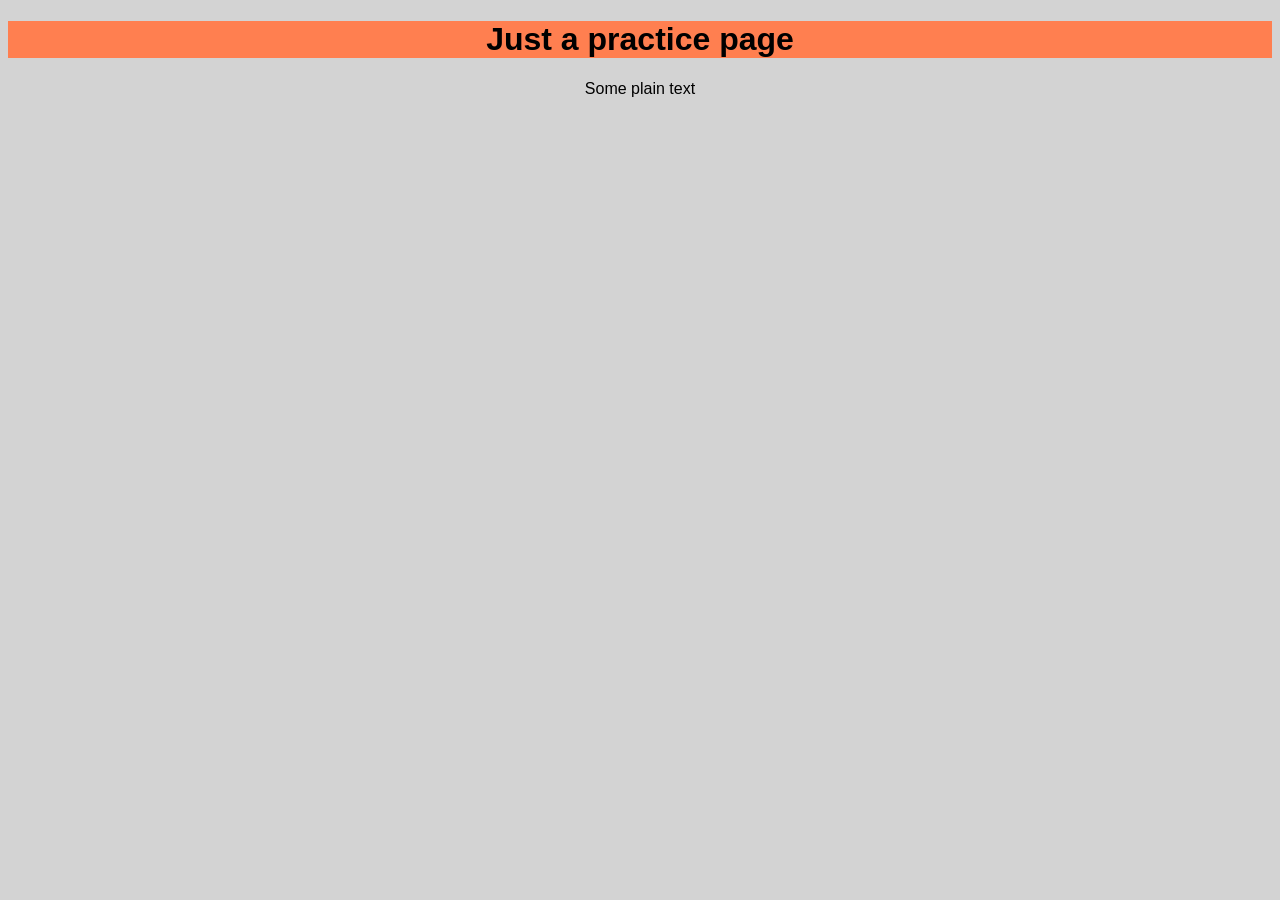
==== index.html @ cec65969 "Initial commit" ====
<!DOCTYPE html>
<html lang="en" dir="ltr">
  <head>
    <meta charset="utf-8">
    <title>Practice Page</title>
    <link rel="stylesheet" href="./css/styles.css" type="text/css">
  </head>
  <body>
    <header>
      <h1>Just a practice page</h1>
    </header>
    <p>Some plain text</p>
  </body>
</html>
---- css/styles.css ----
body {
  font-family: Helvetica;
  background-color: LightGray;
  color: Black;
  text-align: center;
}

h1 {
  background-color: Coral;
}
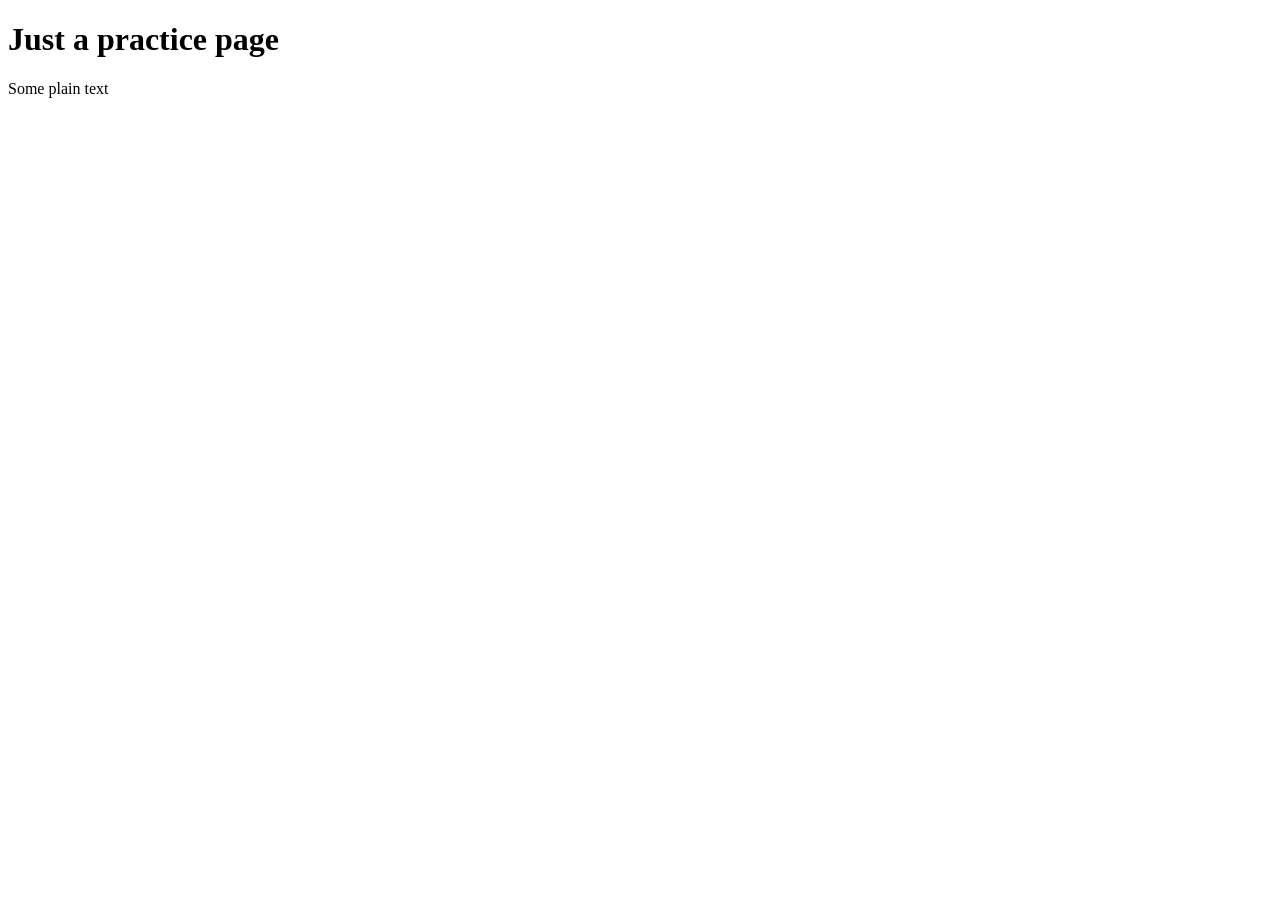
==== commit 766161f8: "Renamed CSS" ====
--- a/index.html
+++ b/index.html
@@ -3,7 +3,7 @@
   <head>
     <meta charset="utf-8">
     <title>Practice Page</title>
-    <link rel="stylesheet" href="./css/styles.css" type="text/css">
+    <link rel="stylesheet" href="./css/style.css" type="text/css">
   </head>
   <body>
     <header>
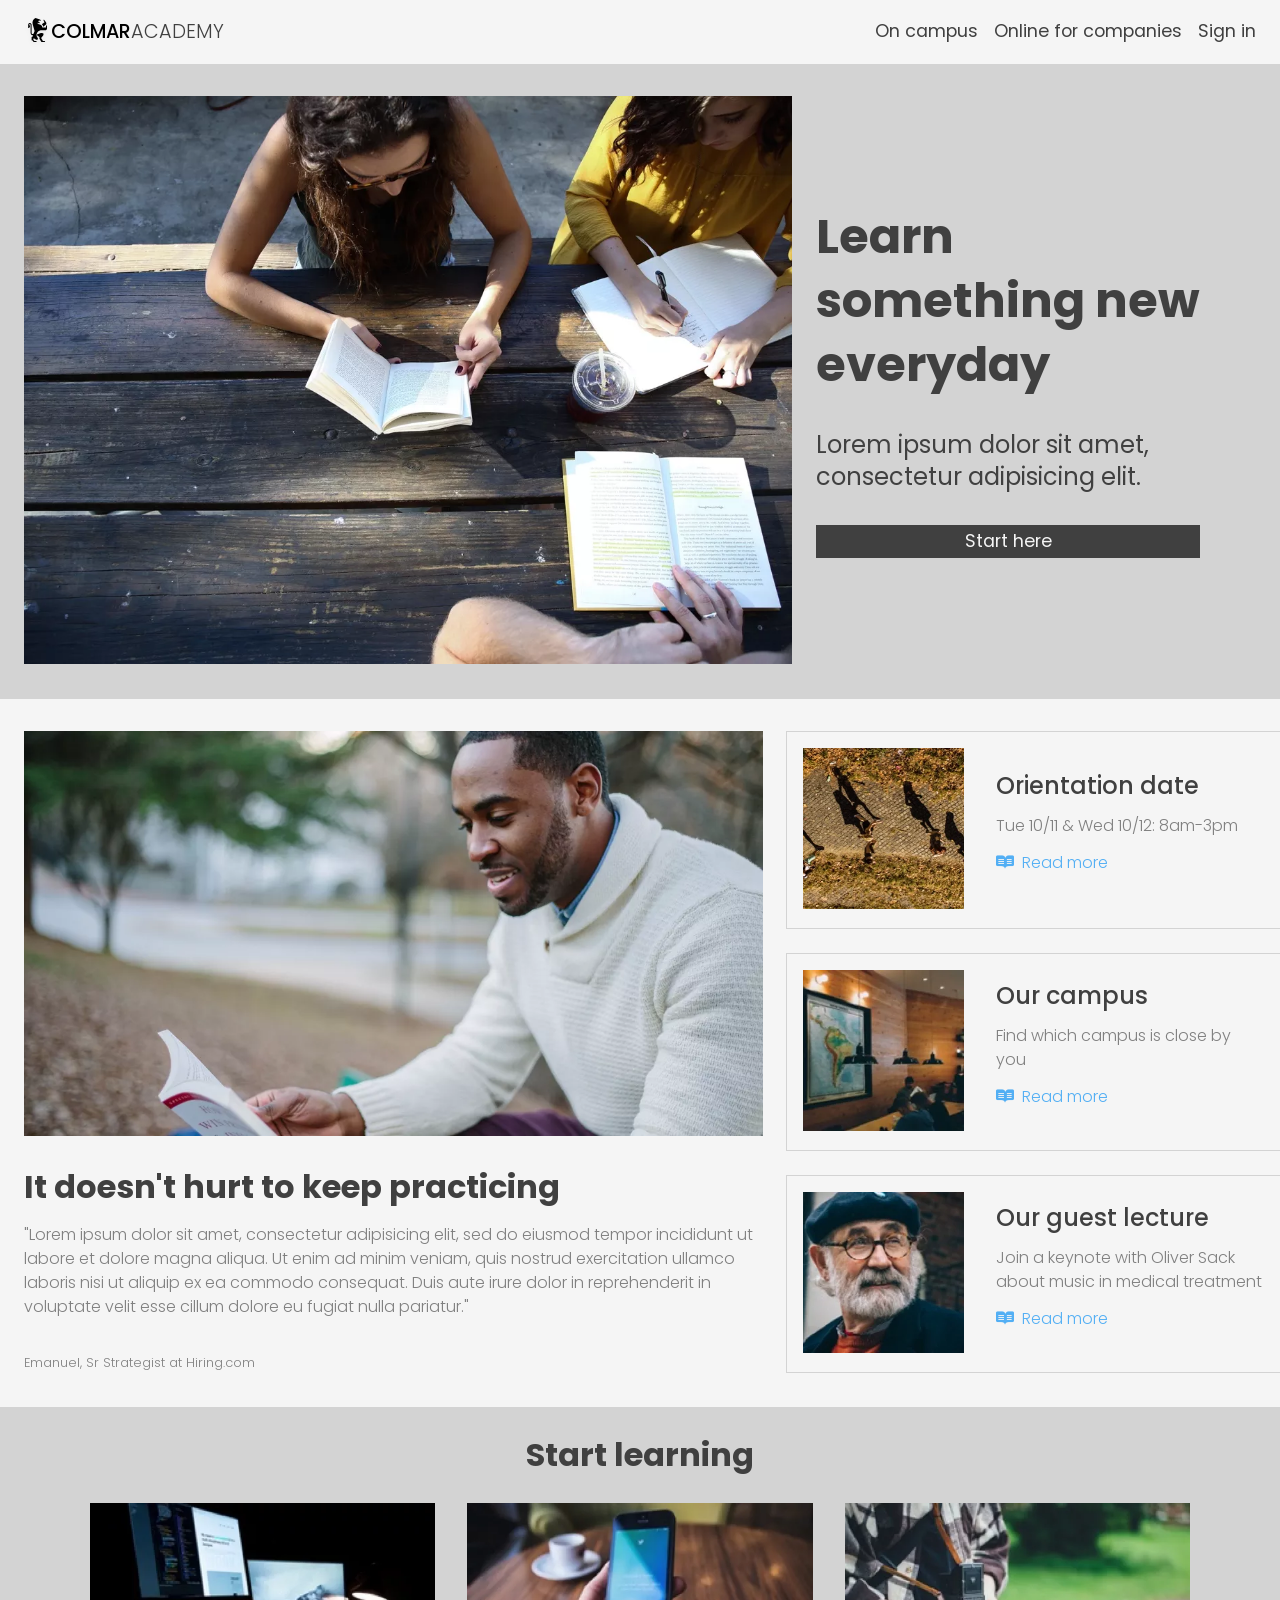
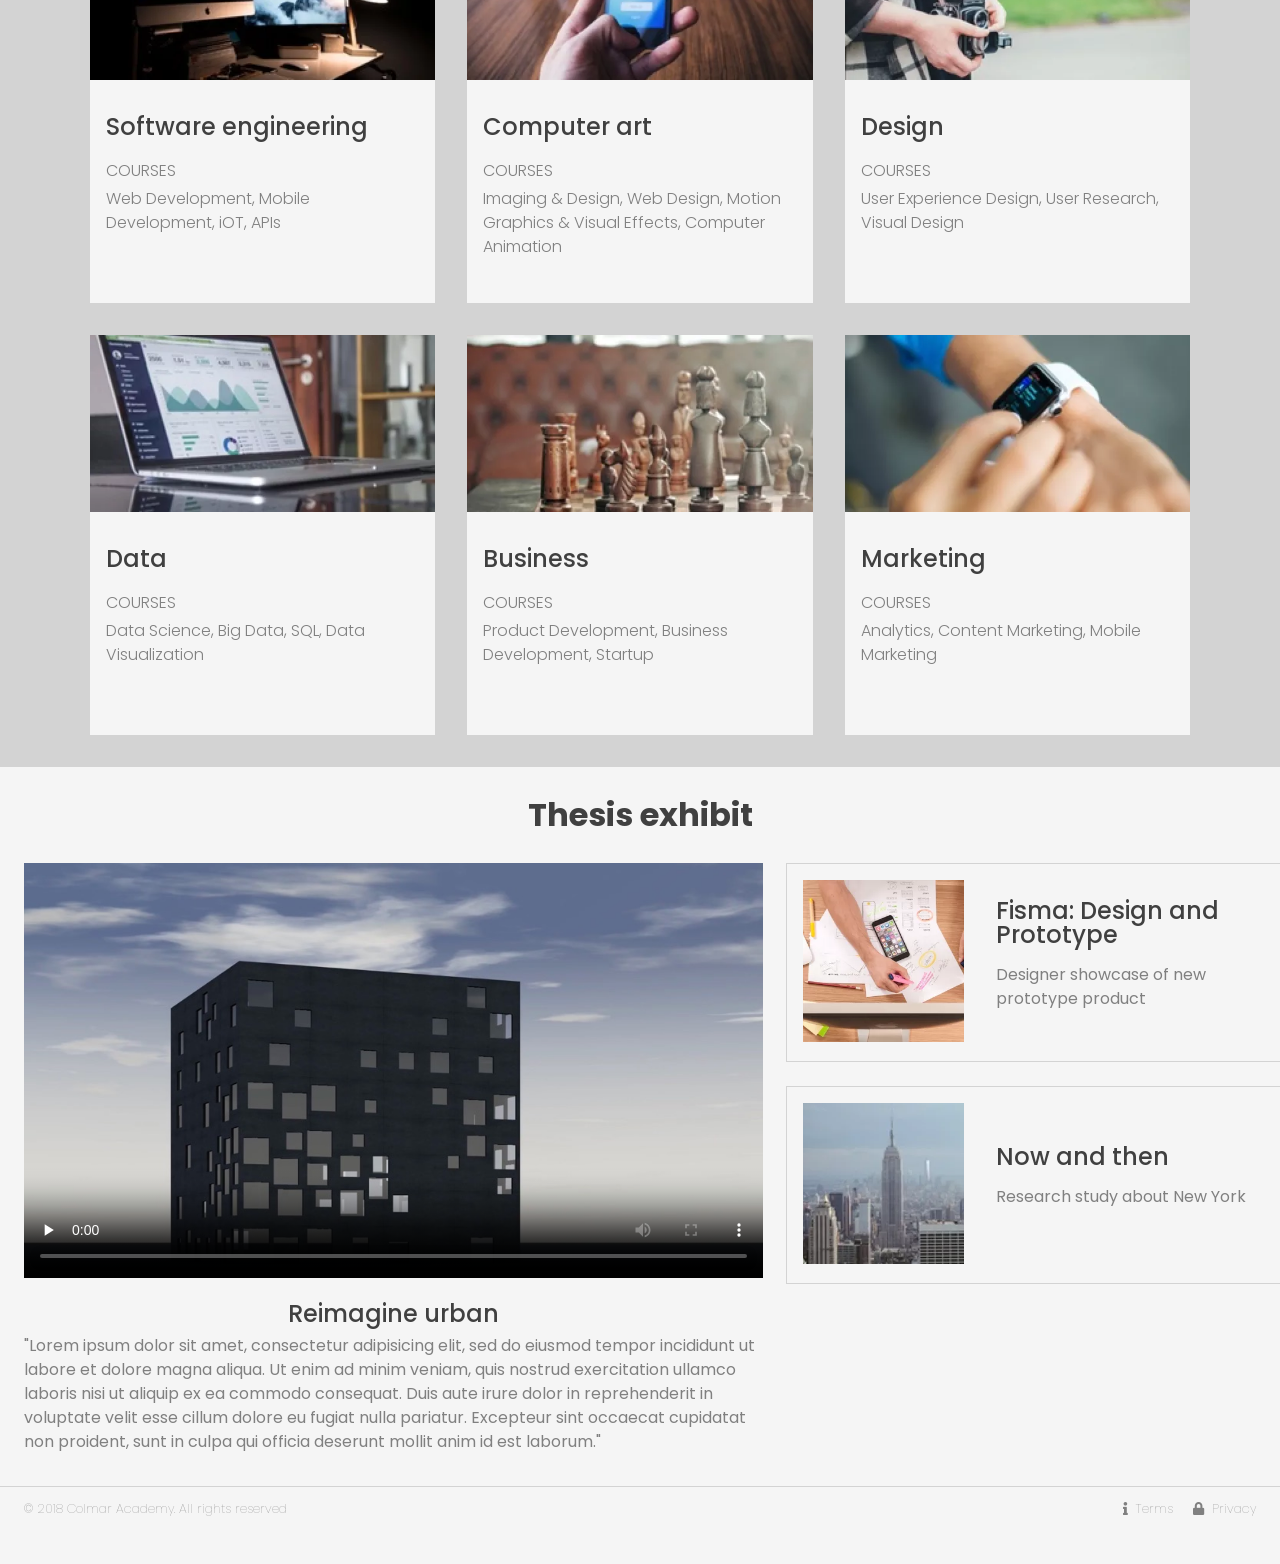
==== commit f6a16b10: "add files via upload" ====
--- a/index.html
+++ b/index.html
@@ -2,13 +2,295 @@
 <html lang="en" dir="ltr">
   <head>
     <meta charset="utf-8">
-    <title>Practice Page</title>
-    <link rel="stylesheet" href="./css/style.css" type="text/css">
+    <meta name="viewport" content="width=device-width, initial-scale=1.0">
+    <meta name="msapplication-TileColor" content="#ffffff">
+    <meta name="msapplication-TileImage" content="resources/icons/ms-icon-144x144.png">
+    <meta name="theme-color" content="#ffffff">
+    <title>Colmar Academy</title>
+    <link rel="stylesheet" href="resources/css/reset.css">
+    <link rel="stylesheet" href="resources/css/style.css">
+    <!-- TODO: remove -->
+    <!--link href="https://fonts.googleapis.com/css?family=Poppins:100,300,400,500,700" rel="stylesheet"-->
+    <link rel="preload" href="https://fonts.googleapis.com/css?family=Poppins:100,300,400,500,700" as="style" onload="this.rel='stylesheet'">
+    <!--link rel="stylesheet" href="https://use.fontawesome.com/releases/v5.2.0/css/all.css" integrity="sha384-hWVjflwFxL6sNzntih27bfxkr27PmbbK/iSvJ+a4+0owXq79v+lsFkW54bOGbiDQ" crossorigin="anonymous"-->
+    <link rel="preload" href="https://use.fontawesome.com/releases/v5.2.0/css/all.css" integrity="sha384-hWVjflwFxL6sNzntih27bfxkr27PmbbK/iSvJ+a4+0owXq79v+lsFkW54bOGbiDQ" crossorigin="anonymous" as="style" onload="this.rel='stylesheet'">
+    <link rel="apple-touch-icon" sizes="57x57" href="resources/icons/apple-icon-57x57.png">
+    <link rel="apple-touch-icon" sizes="60x60" href="resources/icons/apple-icon-60x60.png">
+    <link rel="apple-touch-icon" sizes="72x72" href="resources/icons/apple-icon-72x72.png">
+    <link rel="apple-touch-icon" sizes="76x76" href="resources/icons/apple-icon-76x76.png">
+    <link rel="apple-touch-icon" sizes="114x114" href="resources/icons/apple-icon-114x114.png">
+    <link rel="apple-touch-icon" sizes="120x120" href="resources/icons/apple-icon-120x120.png">
+    <link rel="apple-touch-icon" sizes="144x144" href="resources/icons/apple-icon-144x144.png">
+    <link rel="apple-touch-icon" sizes="152x152" href="resources/icons/apple-icon-152x152.png">
+    <link rel="apple-touch-icon" sizes="180x180" href="resources/icons/apple-icon-180x180.png">
+    <link rel="icon" type="image/png" sizes="192x192"  href="resources/icons/android-icon-192x192.png">
+    <link rel="icon" type="image/png" sizes="32x32" href="resources/icons/favicon-32x32.png">
+    <link rel="icon" type="image/png" sizes="96x96" href="resources/icons/favicon-96x96.png">
+    <link rel="icon" type="image/png" sizes="16x16" href="resources/icons/favicon-16x16.png">
+    <link rel="manifest" href="resources/icons/manifest.json">
   </head>
   <body>
-    <header>
-      <h1>Just a practice page</h1>
+
+
+    <!-- header -->
+
+
+    <header class="header flex-container white-smoke-bg">
+      <!--div class="logo flex-container" role="presentation">
+        <img src="resources/images/ic-logo.svg" alt="company logo">
+        <span><strong>COLMAR</strong>ACADEMY</span>
+      </div-->
+      <nav class="flex-container">
+        <ul class="header-list flex-container" role="presentation">
+          <li>
+            <a href="#" class="logo flex-container"><img src="resources/images/ic-logo.svg" alt="company logo"><span><strong>COLMAR</strong>ACADEMY</span></a>
+          </li>
+          <li>
+            <a href="#"><img src="resources/images/ic-on-campus.svg" alt="chair with laptop"><span>On campus</span></a>
+          </li>
+          <li>
+            <a href="#"><img src="resources/images/ic-online.svg" alt="monitor"><span>Online for companies</span></a>
+          </li>
+          <li>
+            <a href="#"><img src="resources/images/ic-login.svg" alt="user avatar"><span>Sign in</span></a>
+          </li>
+        </ul>
+      </nav>
     </header>
-    <p>Some plain text</p>
+
+
+    <!-- banner section -->
+
+
+    <section class="banner flex-container lightgrey-bg" role="banner">
+      <picture>
+        <source srcset="resources/images/banner.jxr" type="image/vnd.ms-photo">
+        <source srcset="resources/images/banner.jp2" type="image/jp2">
+        <source srcset="resources/images/banner.webp" type="image/webp">
+        <img src="resources/images/banner.jpg" alt="girls at the table reading books">
+      </picture>
+      <div class="banner-text flex-container" role="presentation">
+        <h1>Learn something new everyday</h1>
+        <p>Lorem ipsum dolor sit amet, consectetur adipisicing elit.</p>
+        <a href="#">Start here</a>
+      </div>
+    </section>
+
+
+    <!-- information section -->
+
+
+    <section class="information flex-container white-smoke-bg">
+      <div class="information-quote flex-container" role="presentation">
+        <picture>
+          <source srcset="resources/images/information-main.jxr" type="image/vnd.ms-photo">
+          <source srcset="resources/images/information-main.jp2" type="image/jp2">
+          <source srcset="resources/images/information-main.webp" type="image/webp">
+          <img src="resources/images/information-main.jpg" alt="man reading a book">
+        </picture>
+        <h2>It doesn't hurt to keep practicing</h2>
+        <blockquote>
+          <p role="note">"Lorem ipsum dolor sit amet, consectetur adipisicing elit, sed do eiusmod tempor incididunt ut labore et dolore magna aliqua. Ut enim ad minim veniam, quis nostrud exercitation ullamco laboris nisi ut aliquip ex ea commodo consequat. Duis aute irure dolor in reprehenderit in voluptate velit esse cillum dolore eu fugiat nulla pariatur."</p>
+        </blockquote>
+        <cite>Emanuel, Sr Strategist at Hiring.com</cite>
+      </div>
+      <div class="information-guide flex-container" role="presentation">
+        <section class="information-block flex-container">
+          <picture>
+            <source srcset="resources/images/information-orientation.jxr" type="image/vnd.ms-photo" media="(min-width: 769px)">
+            <source srcset="resources/images/information-orientation.jp2" type="image/jp2" media="(min-width: 769px)">
+            <source srcset="resources/images/information-orientation.webp" type="image/webp" media="(min-width: 769px)">
+            <source srcset="resources/images/information-orientation-mobile.jxr" type="image/vnd.ms-photo" media="(max-width: 768px)">
+            <source srcset="resources/images/information-orientation-mobile.jp2" type="image/jp2" media="(max-width: 768px)">
+            <source srcset="resources/images/information-orientation-mobile.webp" type="image/webp" media="(max-width: 768px)">
+            <source srcset="resources/images/information-orientation-mobile.jpg" type="image/jpeg" media="(max-width: 768px)">
+            <img src="resources/images/information-orientation.jpg" alt="walking people">
+          </picture>
+          <div class="information-details flex-container" role="presentation">
+            <div class="information-details-inner" role="presentation">
+              <h3>Orientation date</h3>
+              <p>Tue 10/11 & Wed 10/12: 8am-3pm</p>
+              <a href="#"><i class="fab fa-readme"></i>Read more</a>
+            </div>
+          </div>
+        </section>
+        <section class="information-block flex-container">
+          <picture>
+            <source srcset="resources/images/information-campus.jxr" type="image/vnd.ms-photo" media="(min-width: 769px)">
+            <source srcset="resources/images/information-campus.jp2" type="image/jp2" media="(min-width: 769px)">
+            <source srcset="resources/images/information-campus.webp" type="image/webp" media="(min-width: 769px)">
+            <source srcset="resources/images/information-campus-mobile.jxr" type="image/vnd.ms-photo" media="(max-width: 768px)">
+            <source srcset="resources/images/information-campus-mobile.jp2" type="image/jp2" media="(max-width: 768px)">
+            <source srcset="resources/images/information-campus-mobile.webp" type="image/webp" media="(max-width: 768px)">
+            <source srcset="resources/images/information-campus-mobile.jpg" type="image/jpeg" media="(max-width: 768px)">
+            <img src="resources/images/information-campus.jpg" alt="cozy wooden class room">
+          </picture>
+          <div class="information-details flex-container" role="presentation">
+            <div class="information-details-inner" role="presentation">
+              <h3>Our campus</h3>
+              <p>Find which campus is close by you</p>
+              <a href="#"><i class="fab fa-readme"></i>Read more</a>
+            </div>
+          </div>
+        </section>
+        <section class="information-block flex-container">
+          <picture>
+            <source srcset="resources/images/information-guest-lecture.jxr" type="image/vnd.ms-photo" media="(min-width: 769px)">
+            <source srcset="resources/images/information-guest-lecture.jp2" type="image/jp2" media="(min-width: 769px)">
+            <source srcset="resources/images/information-guest-lecture.webp" type="image/webp" media="(min-width: 769px)">
+            <source srcset="resources/images/information-guest-lecture-mobile.jxr" type="image/vnd.ms-photo" media="(max-width: 768px)">
+            <source srcset="resources/images/information-guest-lecture-mobile.jp2" type="image/jp2" media="(max-width: 768px)">
+            <source srcset="resources/images/information-guest-lecture-mobile.webp" type="image/webp" media="(max-width: 768px)">
+            <source srcset="resources/images/information-guest-lecture-mobile.jpg" type="image/jpeg" media="(max-width: 768px)">
+            <img src="resources/images/information-guest-lecture.jpg" alt="Oliver Sack">
+          </picture>
+          <div class="information-details flex-container" role="presentation">
+            <div class="information-details-inner" role="presentation">
+              <h3>Our guest lecture</h3>
+              <p>Join a keynote with Oliver Sack about music in medical treatment</p>
+              <a href="#"><i class="fab fa-readme"></i>Read more</a>
+            </div>
+          </div>
+        </section>
+      </div>
+    </section>
+
+
+    <!-- courses section -->
+
+
+    <section class="courses-container flex-container lightgrey-bg">
+      <div class="courses lightgrey-bg" role="presentation">
+        <h2>Start learning</h2>
+        <div class="courses-grid flex-container" role="presentation">
+          <section class="course flex-container white-smoke-bg">
+            <picture>
+              <source srcset="resources/images/course-software.jxr" type="image/vnd.ms-photo">
+              <source srcset="resources/images/course-software.jp2" type="image/jp2">
+              <source srcset="resources/images/course-software.webp" type="image/webp">
+              <img src="resources/images/course-software.jpg" alt="computer monitors">
+            </picture>
+            <h3>Software engineering</h3>
+            <h4>COURSES</h4>
+            <p>Web Development, Mobile Development, iOT, APIs</p>
+          </section>
+          <section class="course flex-container white-smoke-bg">
+            <picture>
+              <source srcset="resources/images/course-computer-art.jxr" type="image/vnd.ms-photo">
+              <source srcset="resources/images/course-computer-art.jp2" type="image/jp2">
+              <source srcset="resources/images/course-computer-art.webp" type="image/webp">
+              <img src="resources/images/course-computer-art.jpg" alt="hand with the mobile phone">
+            </picture>
+            <h3>Computer art</h3>
+            <h4>COURSES</h4>
+            <p>Imaging & Design, Web Design, Motion Graphics & Visual Effects, Computer Animation</p>
+          </section>
+          <section class="course flex-container white-smoke-bg">
+            <picture>
+              <source srcset="resources/images/course-design.jxr" type="image/vnd.ms-photo">
+              <source srcset="resources/images/course-design.jp2" type="image/jp2">
+              <source srcset="resources/images/course-design.webp" type="image/webp">
+              <img src="resources/images/course-design.jpg" alt="hands with photo camera">
+            </picture>
+            <h3>Design</h3>
+            <h4>COURSES</h4>
+            <p>User Experience Design, User Research, Visual Design</p>
+          </section>
+          <section class="course flex-container white-smoke-bg">
+            <picture>
+              <source srcset="resources/images/course-data.jxr" type="image/vnd.ms-photo">
+              <source srcset="resources/images/course-data.jp2" type="image/jp2">
+              <source srcset="resources/images/course-data.webp" type="image/webp">
+              <img src="resources/images/course-data.jpg" alt="laptop with charts">
+            </picture>
+            <h3>Data</h3>
+            <h4>COURSES</h4>
+            <p>Data Science, Big Data, SQL, Data Visualization</p>
+          </section>
+          <section class="course flex-container white-smoke-bg">
+            <picture>
+              <source srcset="resources/images/course-business.jxr" type="image/vnd.ms-photo">
+              <source srcset="resources/images/course-business.jp2" type="image/jp2">
+              <source srcset="resources/images/course-business.webp" type="image/webp">
+              <img src="resources/images/course-business.jpg" alt="chess figures">
+            </picture>
+            <h3>Business</h3>
+            <h4>COURSES</h4>
+            <p>Product Development, Business Development, Startup</p>
+          </section>
+          <section class="course flex-container white-smoke-bg">
+            <picture>
+              <source srcset="resources/images/course-marketing.jxr" type="image/vnd.ms-photo">
+              <source srcset="resources/images/course-marketing.jp2" type="image/jp2">
+              <source srcset="resources/images/course-marketing.webp" type="image/webp">
+              <img src="resources/images/course-marketing.jpg" alt="hand with smart watch">
+            </picture>
+            <h3>Marketing</h3>
+            <h4>COURSES</h4>
+            <p>Analytics, Content Marketing, Mobile Marketing</p>
+          </section>
+        </div>
+      </div>
+    </section>
+
+    <!-- thesis section -->
+
+    <section class="thesis flex-container white-smoke-bg">
+      <h2>Thesis exhibit</h2>
+      <div class="thesis-content flex-container" role="presentation">
+        <div class="video-column flex-container" role="presentation">
+          <video controls preload="none" poster="resources/images/thesis.jpg"
+                 src="resources/videos/thesis.mp4">
+                 Sorry, your browser doesn't support embedded videos.
+          </video>
+          <h3>Reimagine urban</h3>
+          <blockquote>
+            <p>"Lorem ipsum dolor sit amet, consectetur adipisicing elit, sed do eiusmod tempor incididunt ut labore et dolore magna aliqua. Ut enim ad minim veniam, quis nostrud exercitation ullamco laboris nisi ut aliquip ex ea commodo consequat. Duis aute irure dolor in reprehenderit in voluptate velit esse cillum dolore eu fugiat nulla pariatur. Excepteur sint occaecat cupidatat non proident, sunt in culpa qui officia deserunt mollit anim id est laborum."</p>
+          </blockquote>
+        </div>
+        <div class="information-guide flex-container" role="presentation">
+          <section class="information-block flex-container">
+            <picture>
+              <source srcset="resources/images/thesis-fisma.jxr" type="image/vnd.ms-photo">
+              <source srcset="resources/images/thesis-fisma.jp2" type="image/jp2">
+              <source srcset="resources/images/thesis-fisma.webp" type="image/webp">
+              <img src="resources/images/thesis-fisma.jpg" alt="hands making a mockup">
+            </picture>
+            <div class="information-details flex-container" role="presentation">
+              <div class="information-details-inner" role="presentation">
+                <h3>Fisma: Design and Prototype</h3>
+                <p>Designer showcase of new prototype product</p>
+              </div>
+            </div>
+          </section>
+          <section class="information-block flex-container">
+            <picture>
+              <source srcset="resources/images/thesis-now-and-then.jxr" type="image/vnd.ms-photo">
+              <source srcset="resources/images/thesis-now-and-then.jp2" type="image/jp2">
+              <source srcset="resources/images/thesis-now-and-then.webp" type="image/webp">
+              <img src="resources/images/thesis-now-and-then.jpg" alt="skyscrapper view on the city">
+            </picture>
+            <div class="information-details flex-container" role="presentation">
+              <div class="information-details-inner" role="presentation">
+                <h3>Now and then</h3>
+                <p>Research study about New York</p>
+              </div>
+            </div>
+          </section>
+        </div>
+      </div>
+    </section>
+
+
+    <!-- footer -->
+
+
+    <footer class="flex-container white-smoke-bg">
+      <p>©️ <time>2018</time> Colmar Academy. All rights reserved</p>
+      <ul role="presentation">
+        <li><a href="#"><i class="fas fa-info"></i>Terms</a></li>
+        <li><a href="#"><i class="fas fa-lock"></i>Privacy</a></li>
+      </ul>
+    </footer>
   </body>
 </html>
--- a/resources/css/style.css
+++ b/resources/css/style.css
@@ -0,0 +1,594 @@
+/* universal selectors */
+
+
+html {
+  font-size: 16px;
+  font-family: 'Poppins', sans-serif;
+}
+
+.flex-container {
+  align-items: center;
+  display: flex;
+  justify-content: space-between;
+}
+
+i {
+  margin-right: .5rem;
+}
+
+body {
+  color: grey;
+}
+
+.white-smoke-bg {
+  background-color: #F5F5F5;
+}
+
+.lightgrey-bg {
+  background-color: lightgrey;
+}
+
+h1,
+h2,
+h3,
+nav,
+.banner-text p {
+  color: #404040;
+}
+
+h1 {
+  font-size: 3rem;
+  font-weight: 700;
+  line-height: 4rem;
+}
+
+h2 {
+  font-size: 2rem;
+  font-weight: 700;
+}
+
+h3 {
+  font-size: 1.5rem;
+  font-weight: 500;
+}
+
+h4 {
+  font-weight: 300;
+}
+
+
+/* header */
+
+
+header {
+  height: 4rem;
+  width: 100%;
+}
+
+.logo {
+  font-size: 1.2rem;
+}
+
+.logo span {
+  font-weight: 300;
+}
+
+.logo strong {
+  color: black;
+  font-weight: 500;
+}
+
+nav {
+  font-size: 1.1rem;
+  height: 4rem;
+  margin-right: 1.5rem;
+  width: 100%;
+}
+
+nav img {
+  display: none;
+}
+
+nav a {
+  text-decoration: none;
+}
+
+nav a:link,
+nav a:visited {
+  color: inherit;
+}
+
+nav a:active,
+nav a:hover {
+  border-bottom: 1px solid lightgrey;
+}
+
+nav li {
+  display: inline-block;
+  margin-left: 1rem;
+}
+
+.header-list {
+  justify-content: flex-end;
+  width: 100%;
+}
+
+nav li:first-of-type {
+  font-size: 1.2rem;
+  margin-left: 1.5rem;
+  margin-right: auto;
+}
+
+.header-list li:first-of-type img {
+  display: inline-block;
+  height: 2rem;
+}
+
+
+/* banner section */
+
+
+.banner {
+  justify-content: flex-start;
+}
+
+.banner-text {
+  flex-wrap: wrap;
+  width: 30%;
+}
+
+.banner-text p {
+  font-size: 1.5rem;
+  line-height: 2rem;
+  margin: 2rem 0;
+}
+
+.banner-text a {
+  background-color: #404040;
+  color: #F5F5F5;
+  font-size: 1.1rem;
+  padding: .5rem 0;
+  text-align: center;
+  text-decoration: none;
+  transition: box-shadow .3s;
+  width: 100%;
+}
+
+.banner-text a:hover,
+.banner-text a:active {
+  box-shadow: 0px 0px 10px 3px grey;
+}
+
+.banner picture {
+  margin: 2rem 1.5rem;
+  width: 60%;
+}
+
+.banner img {
+  width: 100%;
+}
+
+
+/* information section */
+
+
+.information {
+  align-items: flex-start;
+}
+
+.information p,
+.information a {
+  font-weight: 300;
+}
+
+.information-quote {
+  align-items: flex-start;
+  flex-direction: column;
+  line-height: 1.5rem;
+  margin: 2rem 1.5rem;
+  width: 60%;
+}
+
+.information-quote h2 {
+  margin-bottom: 1.5rem;
+}
+
+.information-quote img {
+  margin-bottom: 2rem;
+  width: 100%;
+}
+
+.information-quote blockquote {
+  font-weight: 300;
+}
+
+.information-quote cite {
+  font-size: .8rem;
+  font-weight: 300;
+  margin-top: 2rem;
+}
+
+.information-guide {
+  flex-direction: column;
+  margin-top: 2rem;
+  width: 40%;
+}
+
+.information-block img {
+  height: auto;
+  width: 100%;
+}
+
+.information-block picture {
+  height: auto;
+  margin: 1rem 1rem;
+  width: 35%;
+}
+
+.information-block {
+  border: 1px solid lightgrey;
+  margin-bottom: 1.5rem;
+  transition: background-color .3s, box-shadow .3s;
+  width: 100%;
+}
+
+.information-block p {
+  line-height: 1.5rem;
+}
+
+.information-details {
+  width: 65%;
+}
+
+.information-details-inner {
+  margin: 1rem;
+  text-align: left;
+}
+
+.information-details-inner * {
+  margin-bottom: 1rem;
+}
+
+.information-block:hover {
+  background-color: #DCDCDC;
+  box-shadow: 0px 0px 10px 3px grey;
+}
+
+.information-block a:link,
+.information-block a:visited {
+  color: #53aff4;
+  text-decoration: none;
+}
+
+.information-block a:hover,
+.information-block a:active {
+  border-bottom: 1px solid #53aff4;
+}
+
+
+/* courses section */
+
+
+.courses {
+  margin: 2rem 4rem;
+  width: 100%;
+}
+
+.courses h2 {
+  text-align: center;
+  margin-bottom: 2rem;
+}
+
+.courses-grid {
+  flex-wrap: wrap;
+  justify-content: center;
+}
+
+.course {
+  align-items: flex-start;
+  flex-direction: column;
+  height: 25rem;
+  justify-content: flex-start;
+  margin: 0 2rem 2rem 0;
+  transition: box-shadow .3s;
+  width: 30%;
+}
+
+.courses-grid .course:nth-child(3n+3) {
+  margin-right: 0;
+}
+
+.courses-grid .course:nth-child(1n+4) {
+  margin-bottom: 0;
+}
+
+.course img {
+  height: auto;
+  margin-bottom: 1rem;
+  width: 100%;
+}
+
+.course h3 {
+  margin: 1rem;
+}
+
+.course h4 {
+  padding: .5rem 1rem;
+}
+
+.course p {
+  font-weight: 300;
+  line-height: 1.5rem;
+  margin: 0 1rem 1.5rem 1rem;
+}
+
+.course:hover {
+  box-shadow: 0px 0px 10px 3px grey;
+}
+
+
+/* thesis section */
+
+
+.thesis {
+  flex-direction: column;
+}
+
+.thesis h2 {
+  margin: 2rem 0;
+}
+
+.thesis-content {
+  align-items: flex-start;
+}
+
+.thesis-content .information-guide {
+  margin-top: 0;
+}
+
+.video-column {
+  flex-direction: column;
+  margin: 0 1.5rem 2rem 1.5rem;
+  width: 60%;
+}
+
+.video-column p {
+  line-height: 1.5rem;
+}
+
+.video-column h3 {
+  margin-bottom: .5rem;
+}
+
+video {
+  margin-bottom: 1.5rem;
+  width: 100%;
+}
+
+.text-column {
+  flex-direction: column;
+  width: 40%;
+}
+
+
+/* footer section */
+
+
+footer {
+  align-items: flex-start;
+  border-top: 1px solid lightgrey;
+  font-size: .8rem;
+  font-weight: 100;
+  padding: 1rem 1.5rem 3rem 1.5rem;
+}
+
+footer li {
+  display: inline-block;
+}
+
+footer li:first-of-type {
+  margin-right: 1rem;
+}
+
+footer a:link,
+footer a:visited {
+  color: grey;
+  text-decoration: none;
+}
+
+footer a:active,
+footer a:hover {
+  border-bottom: 1px solid lightgrey;
+}
+
+.fas {
+  color: grey;
+}
+
+
+/* media queries */
+
+/* tablets */
+
+
+@media only screen and (max-width: 768px) {
+
+  /* bannder section*/
+
+  h1 {
+    font-size: 2.5rem;
+    font-weight: 700;
+    line-height: 3rem;
+  }
+
+  .banner-text a {
+    margin-bottom: 1rem;
+  }
+
+
+  /* information section */
+
+
+  .information-block {
+    flex-wrap: wrap;
+  }
+
+  .information-block img {
+    width: 100%;
+  }
+
+  .information-block picture {
+    width: 100%;
+  }
+
+  .information-details {
+    width: 100%;
+  }
+
+
+  /* courses section */
+
+  .courses-grid .course:nth-child(1n)  {
+    margin: 0 1rem 1rem 0;
+    width: 45%;
+  }
+
+}
+
+
+/* mobile */
+
+
+@media only screen and (max-width: 480px) {
+
+
+  /* header section */
+
+
+  nav a span {
+    display: none;
+  }
+
+  .header-list {
+    justify-content: space-around;
+  }
+
+  nav li:first-of-type {
+    margin-right: 0;
+  }
+
+  nav img {
+    display: inline-block;
+  }
+
+  .header {
+    height: 4rem;
+    justify-content: center;
+  }
+
+
+  /* banner section */
+
+
+  .banner {
+    align-items: flex-start;
+    flex-wrap: wrap;
+  }
+
+  .banner picture {
+    width: 100%;
+    margin: 0;
+  }
+
+  .banner-text {
+    margin: 2rem 1rem;
+    width: 100%;
+  }
+
+  .banner-text p {
+    margin: 2rem 0 1.5rem 0;
+  }
+
+
+  /* information section */
+
+
+  .information-quote {
+    display: none;
+  }
+
+  .information-guide {
+    margin: 1rem 1rem 2rem 1rem;
+    width: 100%;
+  }
+
+  .information-block {
+    flex-wrap: wrap;
+  }
+
+  .information-block img {
+    width: 100%;
+  }
+
+  .information-block picture {
+    width: 100%;
+  }
+
+  .information-details {
+    width: 100%;
+  }
+
+
+  /* courses section */
+
+
+  .courses-grid .course:nth-child(1n)  {
+    height: auto;
+    margin: 0 0 .5rem 0;
+    width: 100%;
+  }
+
+  .course h3 {
+    font-size: 1.2rem;
+    margin: 1rem 1rem 1.5rem 1rem;
+  }
+
+  .course img,
+  .course h4,
+  .course p {
+    display: none;
+  }
+
+
+  /* thesis section */
+
+
+  .thesis-content .information-guide,
+  .video-column h3,
+  .video-column blockquote
+   {
+    display: none;
+  }
+
+  .thesis h2 {
+    margin: 2rem 0 1rem 0;
+  }
+
+  .video-column {
+    margin: 0;
+    width: 100%;
+  }
+
+
+  /* footer section */
+
+
+  footer ul {
+    display: none;
+  }
+
+  footer {
+    padding: 1rem 0 1rem 1.5rem;
+  }
+
+}
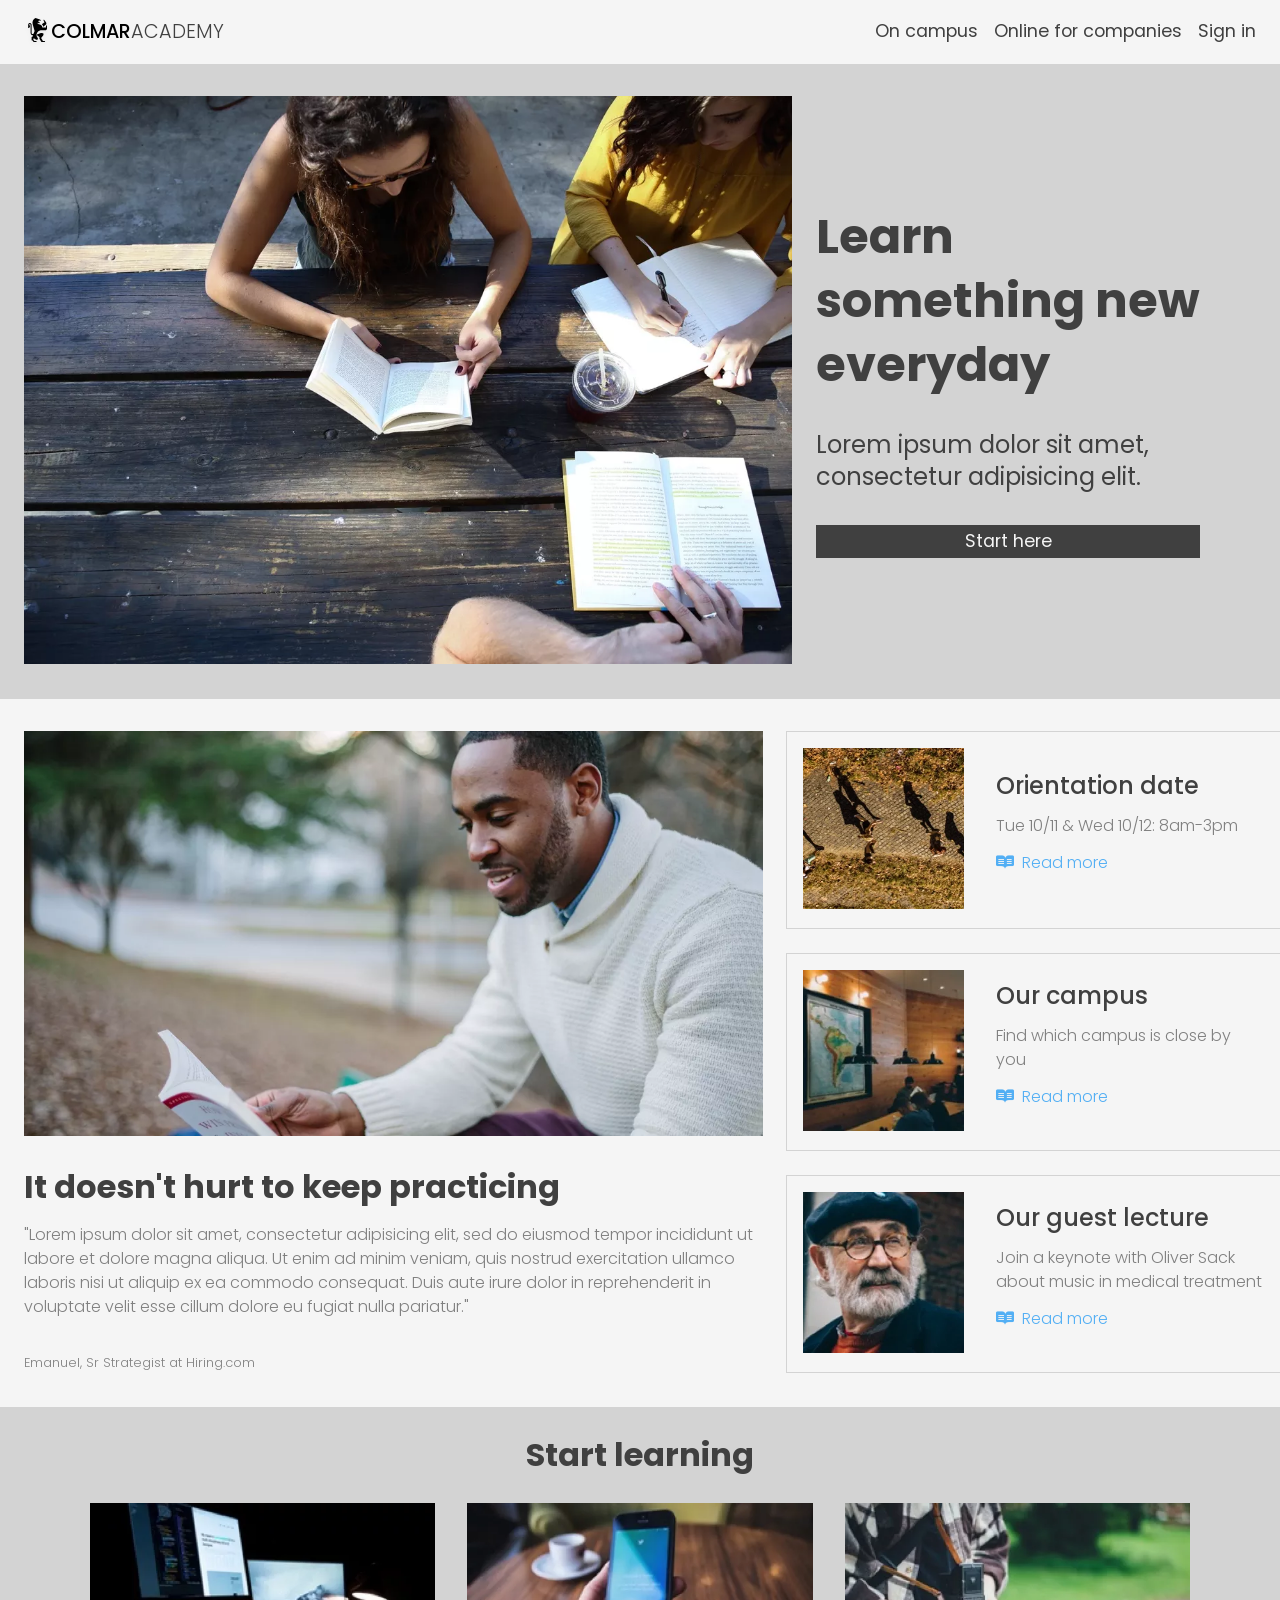
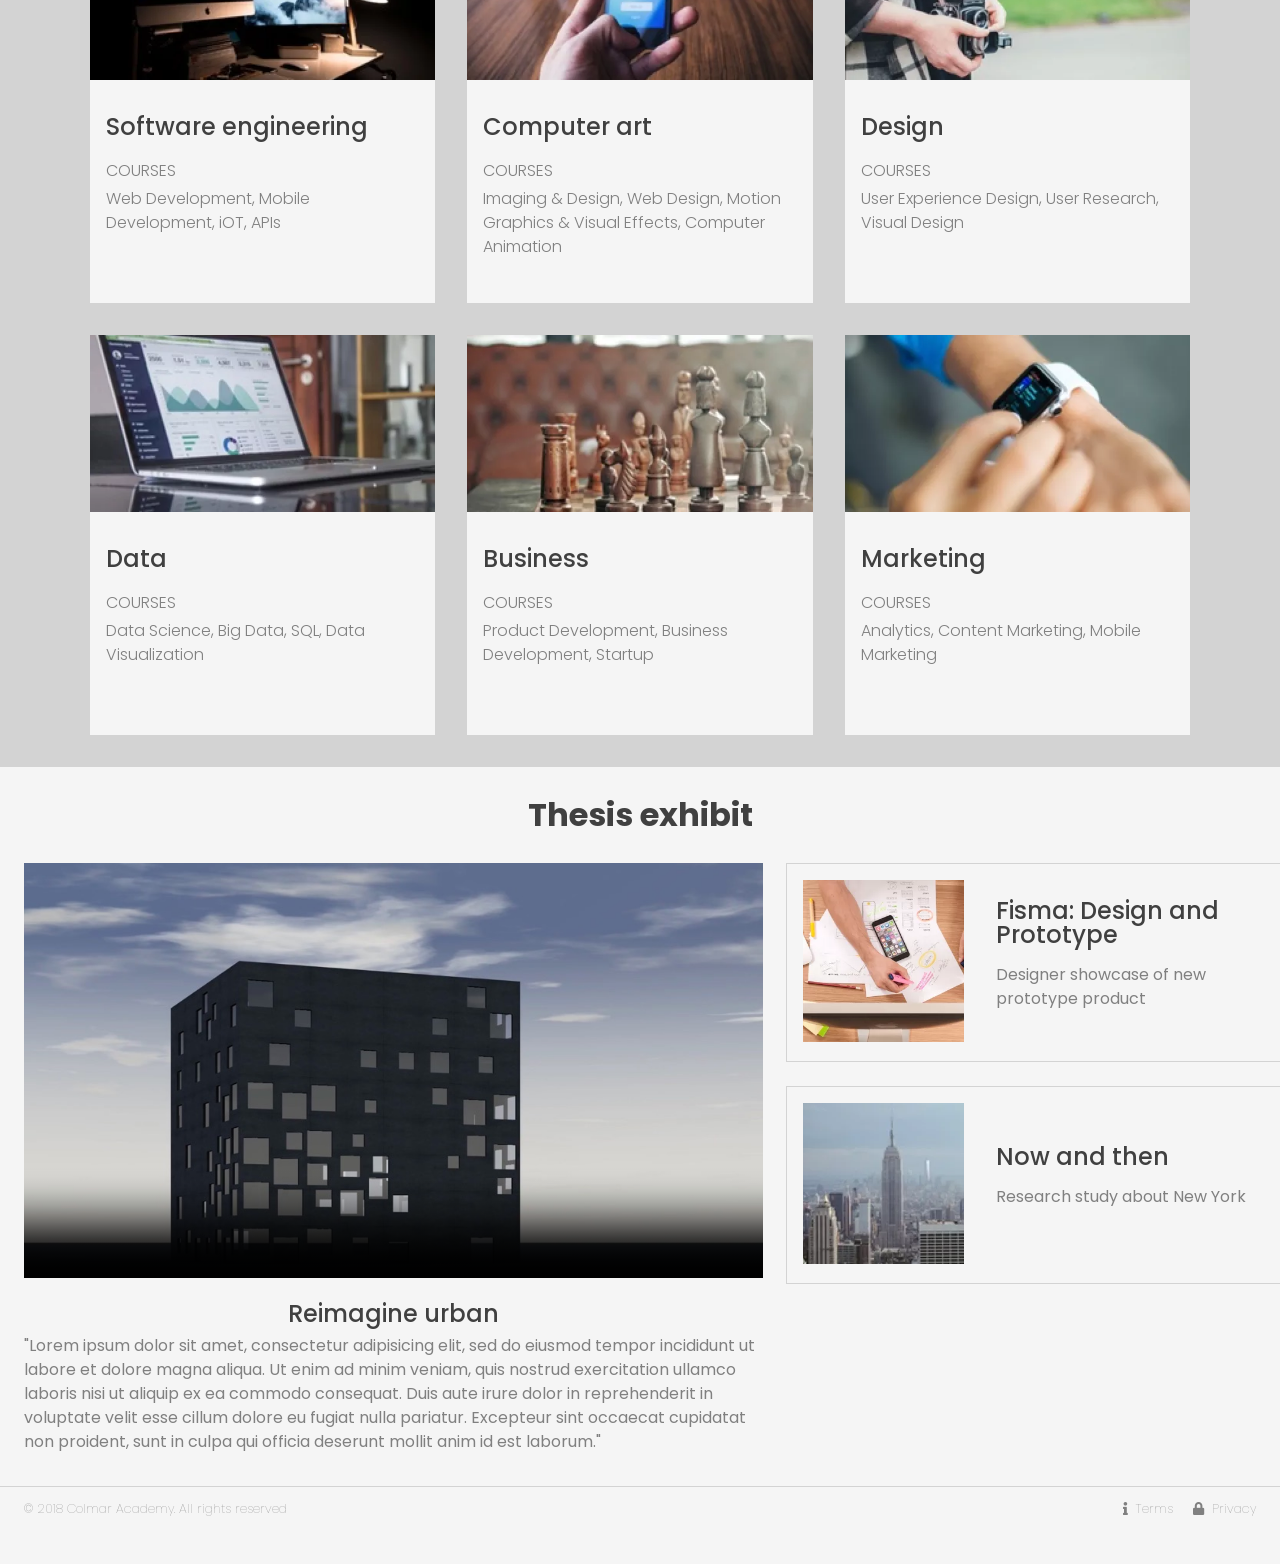
==== commit b21ac3a2: "update html" ====
--- a/index.html
+++ b/index.html
@@ -9,11 +9,8 @@
     <title>Colmar Academy</title>
     <link rel="stylesheet" href="resources/css/reset.css">
     <link rel="stylesheet" href="resources/css/style.css">
-    <!-- TODO: remove -->
-    <!--link href="https://fonts.googleapis.com/css?family=Poppins:100,300,400,500,700" rel="stylesheet"-->
     <link rel="preload" href="https://fonts.googleapis.com/css?family=Poppins:100,300,400,500,700" as="style" onload="this.rel='stylesheet'">
-    <!--link rel="stylesheet" href="https://use.fontawesome.com/releases/v5.2.0/css/all.css" integrity="sha384-hWVjflwFxL6sNzntih27bfxkr27PmbbK/iSvJ+a4+0owXq79v+lsFkW54bOGbiDQ" crossorigin="anonymous"-->
-    <link rel="preload" href="https://use.fontawesome.com/releases/v5.2.0/css/all.css" integrity="sha384-hWVjflwFxL6sNzntih27bfxkr27PmbbK/iSvJ+a4+0owXq79v+lsFkW54bOGbiDQ" crossorigin="anonymous" as="style" onload="this.rel='stylesheet'">
+    <link rel="stylesheet" href="https://use.fontawesome.com/releases/v5.2.0/css/all.css" integrity="sha384-hWVjflwFxL6sNzntih27bfxkr27PmbbK/iSvJ+a4+0owXq79v+lsFkW54bOGbiDQ" crossorigin="anonymous">
     <link rel="apple-touch-icon" sizes="57x57" href="resources/icons/apple-icon-57x57.png">
     <link rel="apple-touch-icon" sizes="60x60" href="resources/icons/apple-icon-60x60.png">
     <link rel="apple-touch-icon" sizes="72x72" href="resources/icons/apple-icon-72x72.png">
@@ -90,7 +87,7 @@
         </picture>
         <h2>It doesn't hurt to keep practicing</h2>
         <blockquote>
-          <p role="note">"Lorem ipsum dolor sit amet, consectetur adipisicing elit, sed do eiusmod tempor incididunt ut labore et dolore magna aliqua. Ut enim ad minim veniam, quis nostrud exercitation ullamco laboris nisi ut aliquip ex ea commodo consequat. Duis aute irure dolor in reprehenderit in voluptate velit esse cillum dolore eu fugiat nulla pariatur."</p>
+          <p>"Lorem ipsum dolor sit amet, consectetur adipisicing elit, sed do eiusmod tempor incididunt ut labore et dolore magna aliqua. Ut enim ad minim veniam, quis nostrud exercitation ullamco laboris nisi ut aliquip ex ea commodo consequat. Duis aute irure dolor in reprehenderit in voluptate velit esse cillum dolore eu fugiat nulla pariatur."</p>
         </blockquote>
         <cite>Emanuel, Sr Strategist at Hiring.com</cite>
       </div>
--- a/resources/css/style.css
+++ b/resources/css/style.css
@@ -413,12 +413,14 @@
 
 @media only screen and (max-width: 768px) {
 
+
   /* bannder section*/
 
   h1 {
     font-size: 2.5rem;
     font-weight: 700;
     line-height: 3rem;
+    margin-top: 1rem;
   }
 
   .banner-text a {
@@ -428,6 +430,9 @@
 
   /* information section */
 
+  .information-quote h2 {
+    line-height: 2rem;
+  }
 
   .information-block {
     flex-wrap: wrap;
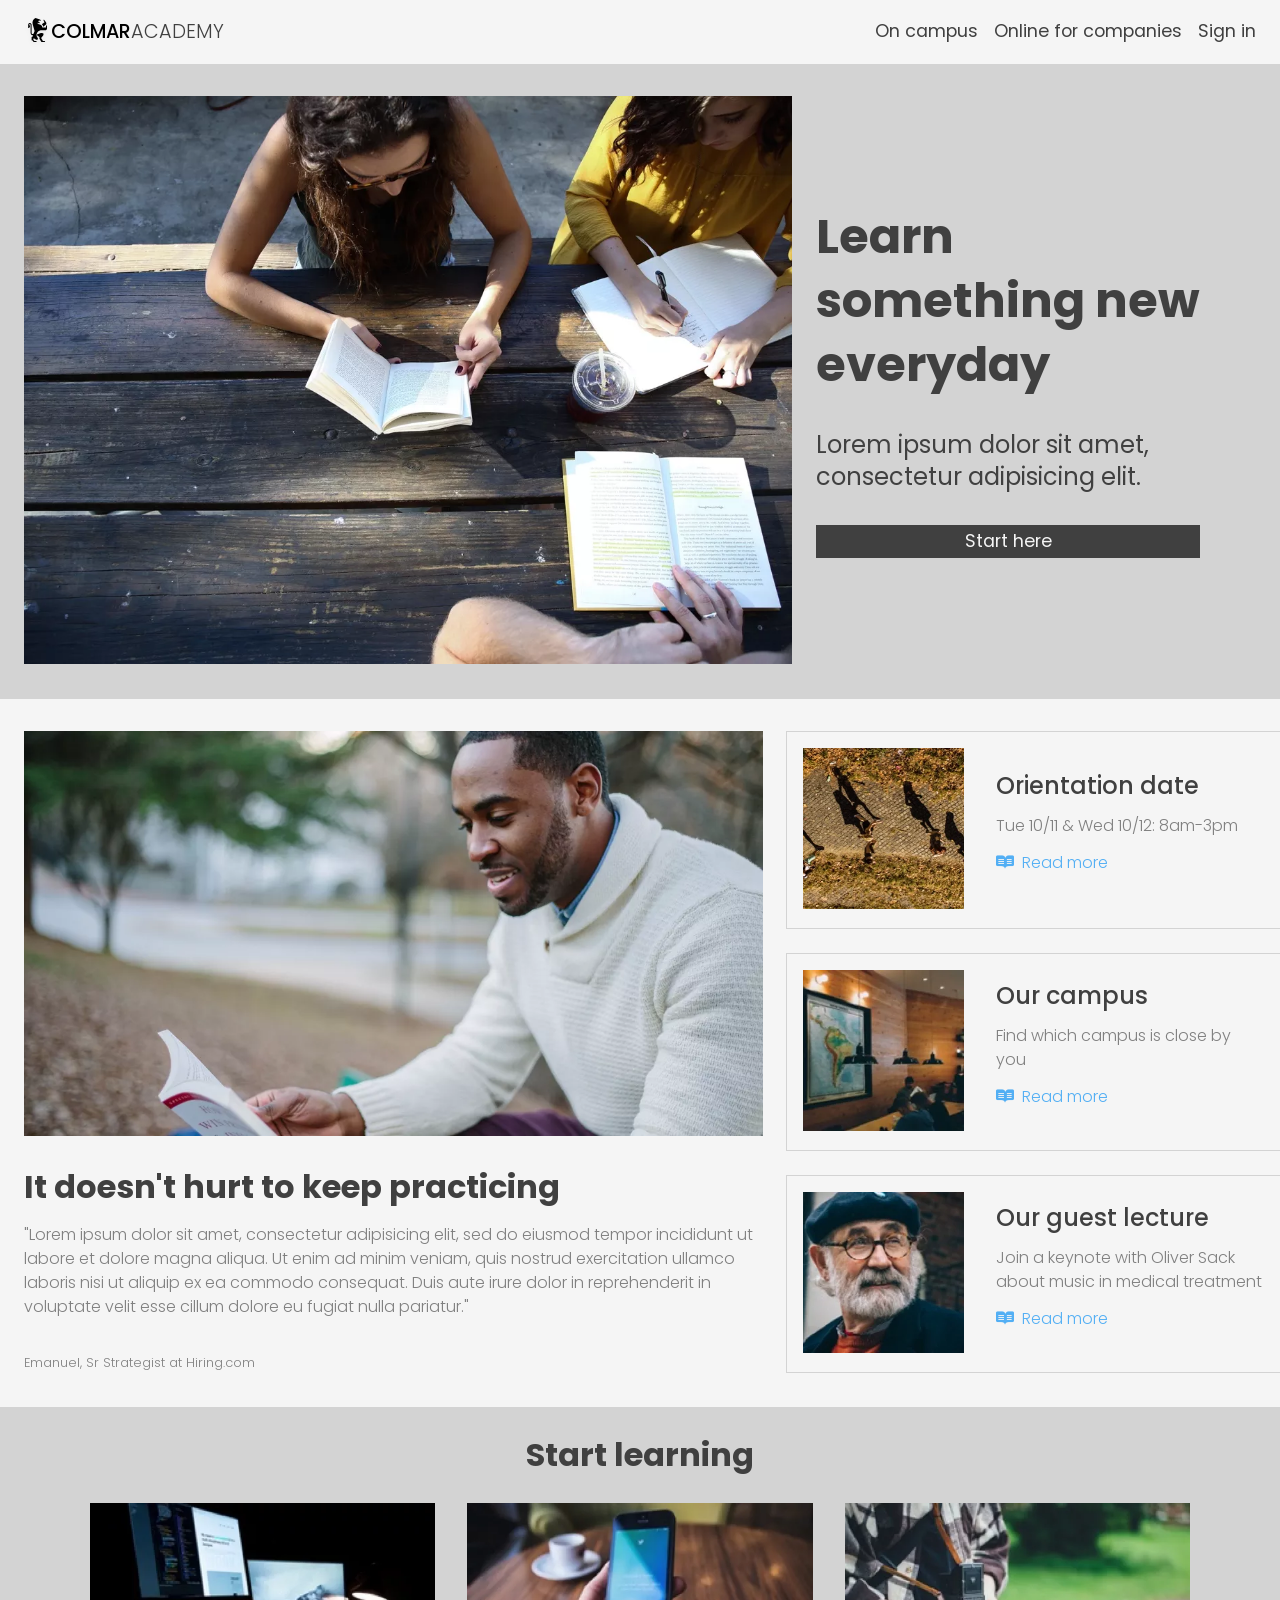
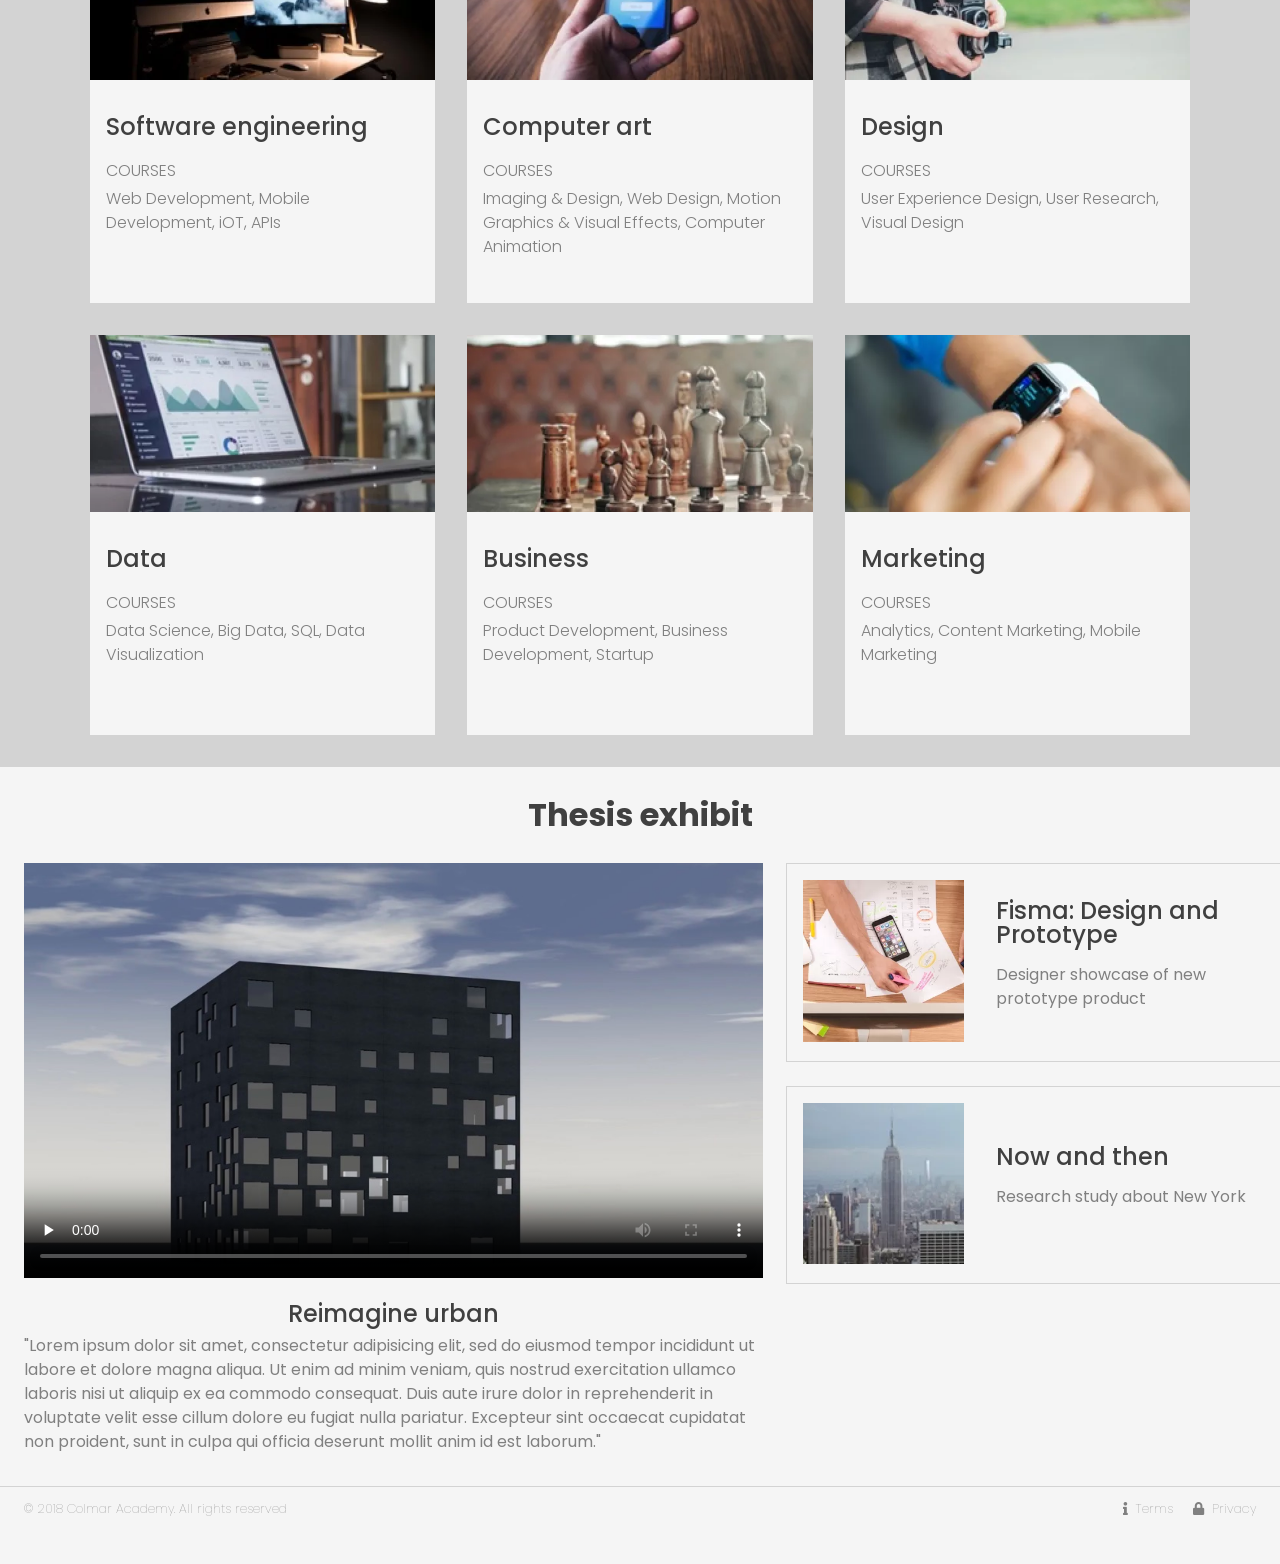
==== commit 3315a900: "minor updates" ====
--- a/index.html
+++ b/index.html
@@ -33,10 +33,6 @@
 
 
     <header class="header flex-container white-smoke-bg">
-      <!--div class="logo flex-container" role="presentation">
-        <img src="resources/images/ic-logo.svg" alt="company logo">
-        <span><strong>COLMAR</strong>ACADEMY</span>
-      </div-->
       <nav class="flex-container">
         <ul class="header-list flex-container" role="presentation">
           <li>
@@ -238,7 +234,7 @@
         <div class="video-column flex-container" role="presentation">
           <video controls preload="none" poster="resources/images/thesis.jpg"
                  src="resources/videos/thesis.mp4">
-                 Sorry, your browser doesn't support embedded videos.
+                 Sorry, your browser doesn't support embedded videos. Check <a href="https://browsehappy.com/" target="_blank">https://browsehappy.com/</a>
           </video>
           <h3>Reimagine urban</h3>
           <blockquote>
